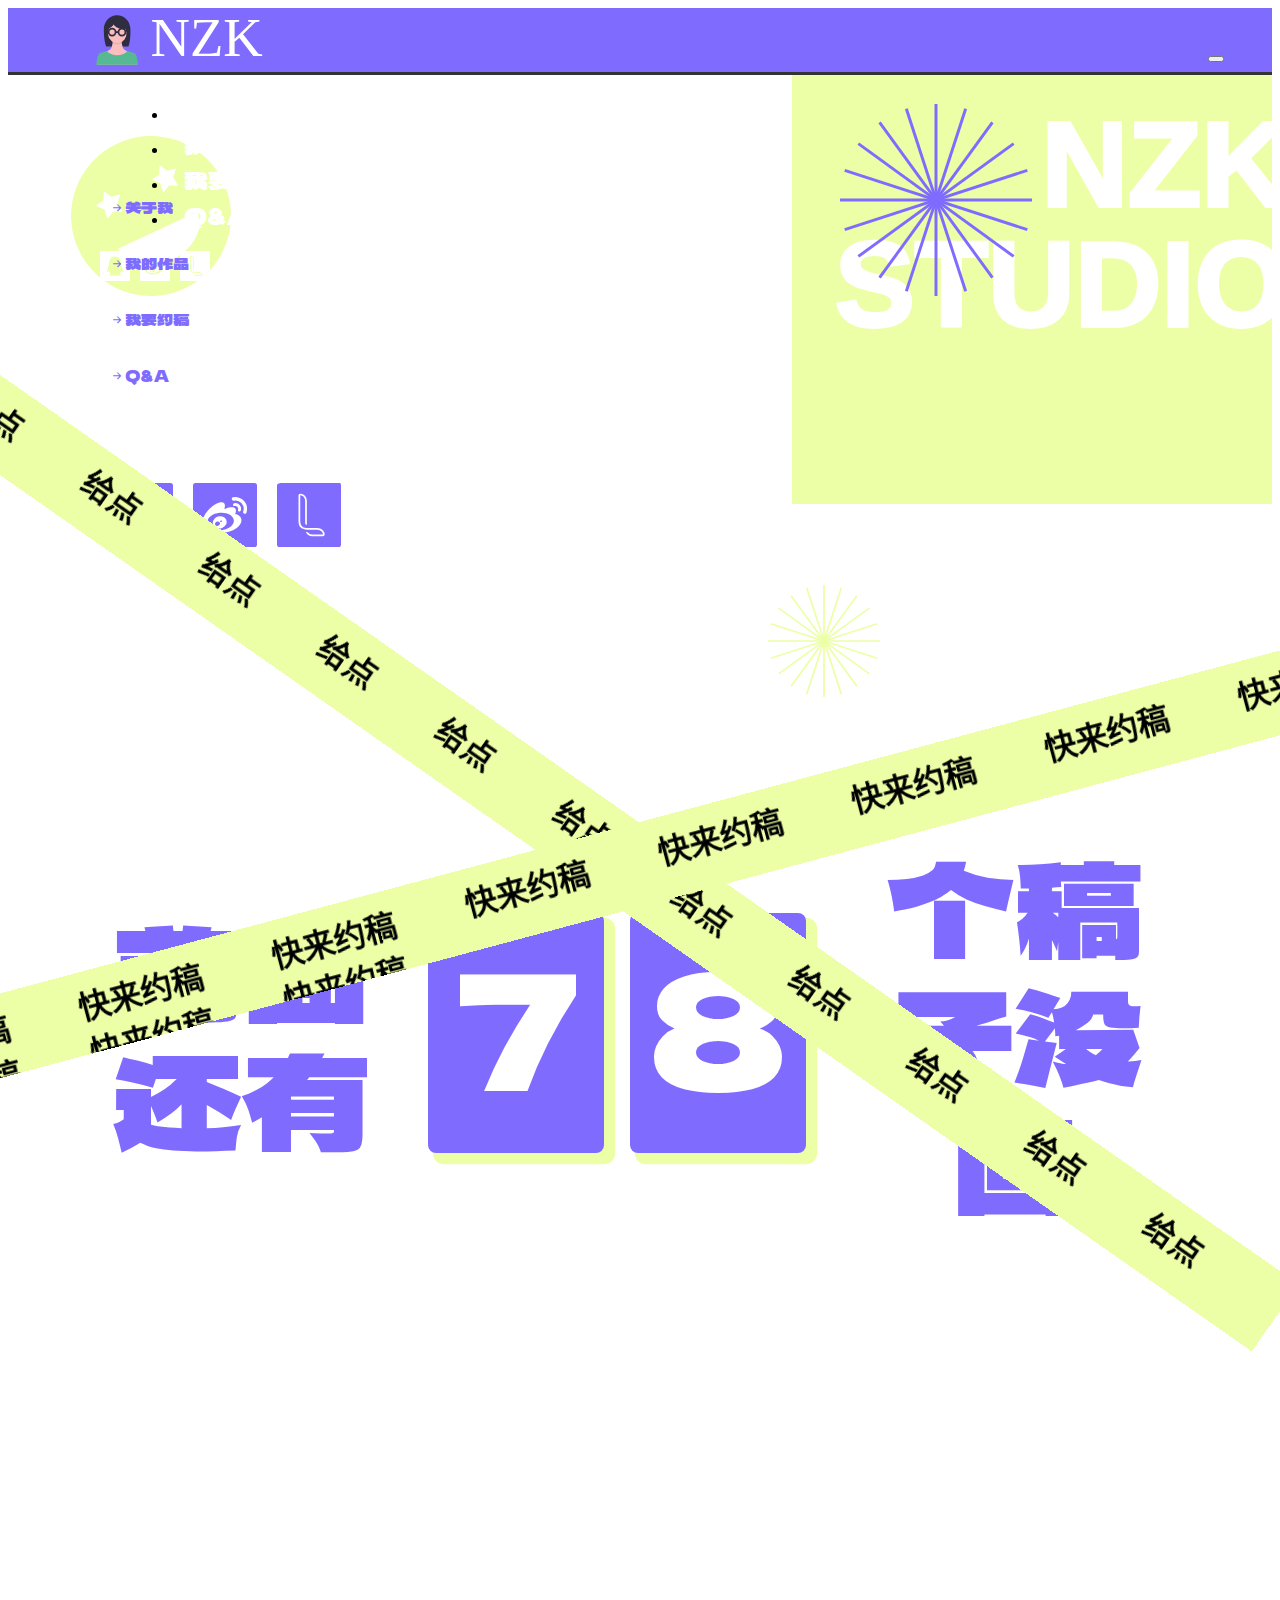
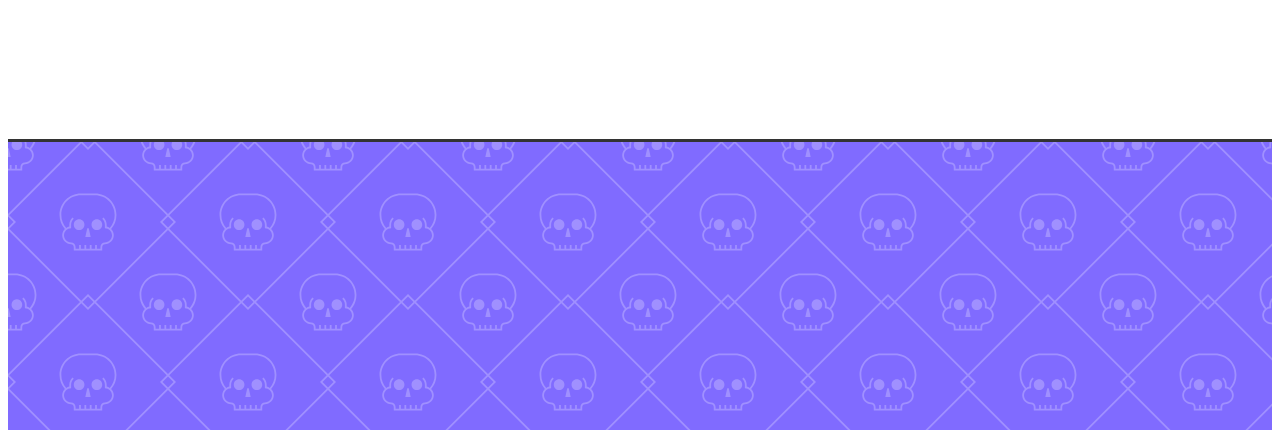
==== index.html @ 00f9802e "10.09" ====
<!DOCTYPE html>
<html lang="zh-CN">

<head>
  <meta charset="UTF-8">
  <meta http-equiv="X-UA-Compatible" content="IE=edge">
  <meta name="viewport" content="width=device-width, initial-scale=1.0">
  <title>Document</title>
  <!-- css -->
  <link rel="stylesheet" href="https://cdn.staticfile.org/twitter-bootstrap/5.1.1/css/bootstrap.min.css">
  <link rel="stylesheet" href="https://cdn.jsdelivr.net/npm/bootstrap-icons@1.9.1/font/bootstrap-icons.css">
  <link rel="stylesheet" href="/assets/css/liMarquee.css">
  <link rel="stylesheet" href="/assets/css/main.css">
  <link rel="stylesheet" href="/assets/css/animate.css">

  <!-- JQuery -->
  <script src="https://cdn.staticfile.org/jquery/1.10.2/jquery.min.js"></script>
</head>

<body>
  <div class="page-container">
    <!-- 顶栏 -->
    <nav class="navbar navbar-expand-sm bg-1st fixed-top">
      <a class="navbar-brand" href="/index.html">
        <img src="/assets/img/svg/资源 1.svg" id="Logo">
      </a>
      <!-- Links -->
      <ul class="navbar-nav d-none d-md-flex">
        <li class="nav-item">
          <a class="nav-link" href="#">关于我</a>
        </li>
        <li class="nav-item">
          <a class="nav-link" href="#">我的作品</a>
        </li>
        <li class="nav-item">
          <a class="nav-link" href="#">我要约稿</a>
        </li>
        <li class="nav-item">
          <a class="nav-link" href="#">Q&amp;A</a>
        </li>
      </ul>
      <form class="navbar-brand navbar-contact d-none d-md-flex">
        <a href="http://wpa.qq.com/msgrd?v=3&uin=841712842&site=qq&menu=yes" target="_blank"><img
            src="/assets/img/svg/qq.svg"></a>
        <a href="https://weibo.com/u/1930149341" target="_blank"><img src="assets/img/svg/weibo.svg"></a>
        <a href="https://nzkiss.lofter.com/" target="_blank"><img src="assets/img/svg/lofter.svg"></a>
      </form>
      <div class="sidebar-btn">
        <button class="bi bi-justify btn btn-primary" type="button" data-bs-toggle="offcanvas"
          data-bs-target="#offcanvasExample" aria-controls="offcanvasExample">
      </div>
    </nav>
    <!-- 侧边栏 -->
    <div class="offcanvas offcanvas-end" id="offcanvasExample" aria-labelledby="offcanvasExampleLabel">
      <div class="offcanvas-header">
        <h5 class="offcanvas-title" id="offcanvasExampleLabel">
          <button type="button" class="btn-close text-reset" data-bs-dismiss="offcanvas" aria-label="Close"></button>
        </h5>
      </div>
      <div class="offcanvas-body">
        <div class="offcanvas-list">
          <a class="offcanvas-link" href="#"><i class="bi bi-arrow-right-short"></i>关于我</a>
          <a class="offcanvas-link" href="#"><i class="bi bi-arrow-right-short"></i>我的作品</a>
          <a class="offcanvas-link" href="#"><i class="bi bi-arrow-right-short"></i>我要约稿</a>
          <a class="offcanvas-link" href="#"><i class="bi bi-arrow-right-short"></i>Q&amp;A</a>
        </div>
        <div class="offcanvas-contact">
          <a href="http://wpa.qq.com/msgrd?v=3&uin=841712842&site=qq&menu=yes" target="_blank"><img
              src="/assets/img/svg/qq_block .svg"></a>
          <a href="https://weibo.com/u/1930149341" target="_blank"><img src="assets/img/svg/weibo_block.svg"></a>
          <a href="https://nzkiss.lofter.com/" target="_blank"><img src="assets/img/svg/lofter_block.svg"></a>
        </div>
      </div>
    </div>

    <!-- 内容 -->
    <div class="main">
      <table class="table table-bordered" id="table-01">
        <tr>
          <td>
            <div class="main-text1">
              <p>前面还有</p>
            </div>
          </td>
          <td>
            <div class="time">
              <div class="figure">
                <span>7</span>
              </div>
              <div class="figure">
                <span>8</span>
              </div>
            </div>
          </td>
          <td>
            <div class="main-text2">
              <p>个稿子没画</p>
            </div>
          </td>
        </tr>
      </table>
      <table class="table table-bordered" id="table-02">
        <tr>
          <td>
            <div class="main-text1">
              <p>前面还有</p>
            </div>
          </td>
        </tr>
        <tr>
          <td>
            <div class="time">
              <div class="figure">
                <span>7</span>
              </div>
              <div class="figure">
                <span>8</span>
              </div>
            </div>
          </td>
        </tr>
        <tr>
          <td>
            <div class="main-text2">
              <p>个稿子没画</p>
            </div>
          </td>
        </tr>
      </table>
      <!-- 装饰 -->
      <img src="assets/img/svg/smile.svg" class="smile" />
      <div class="box">
        <span>
          NZK<br />
          STUDIO
        </span>
        <img src="assets/img/svg/star.svg" />
      </div>
    </div>
    <!-- 页脚 -->
    <footer class="fixed-bottom bg-1st home-footer">
    </footer>
  </div>
  <!-- 最上层 -->
  <img src="assets/img/svg/star_yellow.svg" class="star-yellow">
  <div class="streamersbox-1">
    <div class="streamersbox1">
      <span>
        给点&nbsp&nbsp&nbsp&nbsp&nbsp&nbsp&nbsp&nbsp&nbsp
        给点&nbsp&nbsp&nbsp&nbsp&nbsp&nbsp&nbsp&nbsp&nbsp
        给点&nbsp&nbsp&nbsp&nbsp&nbsp&nbsp&nbsp&nbsp&nbsp
        给点&nbsp&nbsp&nbsp&nbsp&nbsp&nbsp&nbsp&nbsp&nbsp
        给点&nbsp&nbsp&nbsp&nbsp&nbsp&nbsp&nbsp&nbsp&nbsp
        给点&nbsp&nbsp&nbsp&nbsp&nbsp&nbsp&nbsp&nbsp&nbsp
        给点&nbsp&nbsp&nbsp&nbsp&nbsp&nbsp&nbsp&nbsp&nbsp
        给点&nbsp&nbsp&nbsp&nbsp&nbsp&nbsp&nbsp&nbsp&nbsp
        给点&nbsp&nbsp&nbsp&nbsp&nbsp&nbsp&nbsp&nbsp&nbsp
        给点&nbsp&nbsp&nbsp&nbsp&nbsp&nbsp&nbsp&nbsp&nbsp
        给点&nbsp&nbsp&nbsp&nbsp&nbsp&nbsp&nbsp&nbsp&nbsp
        给点&nbsp&nbsp&nbsp&nbsp&nbsp&nbsp&nbsp&nbsp&nbsp
      </span>
    </div>
  </div>
  <div class="streamersbox-2">
    <div class="streamersbox2">
      <span>
        快来约稿&nbsp&nbsp&nbsp&nbsp&nbsp&nbsp&nbsp&nbsp
        快来约稿&nbsp&nbsp&nbsp&nbsp&nbsp&nbsp&nbsp&nbsp
        快来约稿&nbsp&nbsp&nbsp&nbsp&nbsp&nbsp&nbsp&nbsp
        快来约稿&nbsp&nbsp&nbsp&nbsp&nbsp&nbsp&nbsp&nbsp
        快来约稿&nbsp&nbsp&nbsp&nbsp&nbsp&nbsp&nbsp&nbsp
        快来约稿&nbsp&nbsp&nbsp&nbsp&nbsp&nbsp&nbsp&nbsp
        快来约稿&nbsp&nbsp&nbsp&nbsp&nbsp&nbsp&nbsp&nbsp
        快来约稿&nbsp&nbsp&nbsp&nbsp&nbsp&nbsp&nbsp&nbsp
        快来约稿&nbsp&nbsp&nbsp&nbsp&nbsp&nbsp&nbsp&nbsp
        快来约稿&nbsp&nbsp&nbsp&nbsp&nbsp&nbsp&nbsp&nbsp
        快来约稿&nbsp&nbsp&nbsp&nbsp&nbsp&nbsp&nbsp&nbsp
      </span>
    </div>
  </div>


  <!-- js -->
  <!--  popper.min.js 用于弹窗、提示、下拉菜单 -->
  <script src="https://cdn.staticfile.org/popper.js/2.9.3/umd/popper.min.js"></script>
  <!-- 最新的 Bootstrap5 核心 JavaScript 文件 -->
  <script src="https://cdn.staticfile.org/twitter-bootstrap/5.1.1/js/bootstrap.min.js"></script>
  <script src="/assets/js/jquery.liMarquee.js"></script>
  <script src="/assets/js/main.js"></script>
</body>

</html>
---- assets/css/liMarquee.css ----
/*Plugin CSS*/
.str_wrap {
	overflow:hidden;
	width:100%;
	position:relative;
	-moz-user-select: none;
	-khtml-user-select: none;
	user-select: none;  
	white-space:nowrap;
}

.str_wrap.str_active {
	background:#f1f1f1;
}
.str_move { 
	white-space:nowrap;
	position:absolute; 
	top:0; 
	left:0;
	cursor:move;
}
.str_move_clone {
	display:inline-block;
	vertical-align:top;
	position:absolute; 
	left:100%;
	top:0;
}
.str_vertical .str_move_clone {
	left:0;
	top:100%;
}
.str_down .str_move_clone {
	left:0;
	bottom:100%;
}
.str_vertical .str_move,
.str_down .str_move {
	white-space:normal;
	width:100%;
}
.str_static .str_move,
.no_drag .str_move,
.noStop .str_move{
	cursor:inherit;
}
.str_wrap img {
	max-width:none !important;	
}
---- assets/css/main.css ----
@font-face {
  font-family: "标小智无界黑";
  src: url(/assets/fonts/标小智无界黑.ttf);
}
html {
  font-size: 16px;
}
a {
  text-decoration: none;
}
.page-container {
  position: relative;
  display: flex;
  flex-direction: column;
  flex-wrap: nowrap;
  height: 100vh;
  z-index: 998;
}
.bg-1st {
  background-color: #806bff;
}
.navbar {
  flex: 0 0 auto;
  flex-shrink: 0;
  height: 4rem;
  padding: 0 7%;
  flex-direction: row;
  justify-content: space-between;
  border-bottom: 0.2rem solid #333333;
}
#Logo {
  height: 4rem;
}
.nav-link {
  padding: 0.5rem 1rem;
  color: white;
  font-family: "标小智无界黑";
  font-size: 1.5rem;
  transition: color 0.15s ease-in-out, background-color 0.15s ease-in-out, border-color 0.15s ease-in-out;
}
@media (max-width: 575px) {
  .navbar {
    height: 8rem;
  }
}
@media (min-width: 575px) {
  .sidebar-btn {
    display: none;
  }
}
.nav-item {
  position: relative;
  margin: 0 2rem;
}
.hover-choose {
  background: url(/assets/img/svg/choose.svg) no-repeat;
  background-position: 50% 50%;
  width: 100%;
  height: 100%;
}
.nav-link:focus,
.nav-link:hover {
  color: #ecffa6;
}
.navbar-contact {
  margin: 0;
}
form img {
  height: 30px;
  margin: 0.2rem;
}
#hover-choose {
  display: inline;
  position: absolute;
  left: 0;
  margin-right: 5px;
  width: 121px;
  height: 43px;
}
.btn {
  background-color: rgba(255, 255, 255, 0);
  border: none;
  font-size: 3rem;
}
.offcanvas {
  width: 30rem;
  padding-left: 8%;
}
.btn-close {
  position: absolute;
  top: 3rem;
  right: 3rem;
}
.offcanvas-list {
  margin-top: 25%;
}
.offcanvas-link {
  display: block;
  font-family: "标小智无界黑";
  color: #806bff;
  font-size: 16px;
  margin-bottom: 2rem;
}
.offcanvas-contact {
  margin-top: 6rem;
}
.offcanvas-contact img {
  width: 4rem;
  margin-right: 1rem;
}
.main {
  flex: 1 0 auto;
  display: flex;
  flex-direction: column;
  justify-content: center;
  margin: 4rem 0 18rem 0;
  padding: 5rem 5rem;
  text-align: center;
}
.table {
  position: relative;
  height: 100%;
  border: none;
  color: rgba(255, 255, 255, 0);
}
.table tr td {
  height: 8rem;
  padding: 1rem 1.2rem;
  vertical-align: middle;
  text-align: center;
}
.main-text1 p,
.main-text2 p {
  font-family: "标小智无界黑";
  font-size: 8rem;
  color: #806bff;
  line-height: 1;
}
.time {
  display: flex;
  justify-content: center;
}
.time .figure {
  float: left;
  height: 15rem;
  width: 11rem;
  margin: 0.8rem;
  background-color: #806bff;
  border-radius: 0.5rem;
  box-shadow: 0.5rem 0.5rem 0 0.2rem #ecffa6;
}
.time .figure > span {
  display: inline-block;
  position: relative;
  top: -0.5rem;
  margin: 0;
  font-size: 10rem;
  font-family: "标小智无界黑";
  color: white;
}
@media (min-width: 576px) {
  #table-02 {
    display: none;
  }
}
@media (max-width: 575px) {
  #table-01 {
    display: none;
  }
  #table-02 {
    visibility: visible;
  }
  .table {
    height: 50%;
  }
}
.smile {
  position: absolute;
  z-index: -2;
  left: 5%;
  top: 8rem;
  transform: rotate(-25deg);
  height: 10rem;
}
.box {
  position: absolute;
  z-index: -1;
  top: 0;
  right: 0;
  overflow: hidden;
  padding: 6rem 0 0 0;
  width: 30rem;
  height: 25rem;
  background-color: #ecffa6;
}
.box > span {
  position: absolute;
  display: inline-block;
  right: -1rem;
  font-family: Arial, Helvetica, sans-serif;
  font-weight: 1000;
  font-size: 7.5rem;
  color: #ffffff;
  line-height: 1;
  text-align: right;
}
.box > img {
  height: 12rem;
  position: absolute;
  top: 6rem;
  left: 10%;
  -webkit-animation: rotate 10s linear infinite normal;
}
.star-yellow {
  z-index: 999;
  height: 7rem;
  position: absolute;
  top: 65vh;
  left: 60%;
  -webkit-animation: rotate 10s linear infinite normal;
}
.streamersbox-1 {
  overflow: hidden;
  position: fixed;
  padding-top: 0.6rem;
  z-index: 999;
  left: -20vh;
  bottom: 0vh;
  width: 100rem;
  height: 4.5rem;
  rotate: 35deg;
  background-color: #ecffa6;
  font-size: 2rem;
}
.streamersbox-2 {
  overflow: hidden;
  position: fixed;
  padding-top: 0.6rem;
  z-index: 999;
  right: -20vh;
  bottom: 0vh;
  width: 100rem;
  height: 4.5rem;
  rotate: -15deg;
  background-color: #ecffa6;
  font-size: 2rem;
}
.streamersbox-1 span,
.streamersbox-2 span {
  display: inline-block;
  font-weight: 1000;
}
.home-footer {
  flex: 0 0 auto;
  flex-shrink: 0;
  height: 18rem;
  border-top: 0.2rem solid #333333;
  background-image: url("data:image/svg+xml,%3Csvg width='10rem' height='10rem' viewBox='0 0 180 180' xmlns='http://www.w3.org/2000/svg'%3E%3Cpath d='M82.42 180h-1.415L0 98.995v-2.827L6.167 90 0 83.833V81.004L81.005 0h2.827L90 6.167 96.167 0H98.996L180 81.005v2.827L173.833 90 180 96.167V98.996L98.995 180h-2.827L90 173.833 83.833 180H82.42zm0-1.414L1.413 97.58 8.994 90l-7.58-7.58L82.42 1.413 90 8.994l7.58-7.58 81.006 81.005-7.58 7.58 7.58 7.58-81.005 81.006-7.58-7.58-7.58 7.58zM175.196 0h-25.832c1.033 2.924 2.616 5.59 4.625 7.868C152.145 9.682 151 12.208 151 15c0 5.523 4.477 10 10 10 1.657 0 3 1.343 3 3v4h16V0h-4.803c.51.883.803 1.907.803 3 0 3.314-2.686 6-6 6s-6-2.686-6-6c0-1.093.292-2.117.803-3h10.394-13.685C161.18.938 161 1.948 161 3v4c-4.418 0-8 3.582-8 8s3.582 8 8 8c2.76 0 5 2.24 5 5v2h4v-4h2v4h4v-4h2v4h2V0h-4.803zm-15.783 0c-.27.954-.414 1.96-.414 3v2.2c-1.25.254-2.414.74-3.447 1.412-1.716-1.93-3.098-4.164-4.054-6.612h7.914zM180 17h-3l2.143-10H180v10zm-30.635 163c-.884-2.502-1.365-5.195-1.365-8 0-13.255 10.748-24 23.99-24H180v32h-30.635zm12.147 0c.5-1.416 1.345-2.67 2.434-3.66l-1.345-1.48c-1.498 1.364-2.62 3.136-3.186 5.14H151.5c-.97-2.48-1.5-5.177-1.5-8 0-12.15 9.84-22 22-22h8v30h-18.488zm13.685 0c-1.037-1.793-2.976-3-5.197-3-2.22 0-4.16 1.207-5.197 3h10.394zM0 148h8.01C21.26 148 32 158.742 32 172c0 2.805-.48 5.498-1.366 8H0v-32zm0 2h8c12.15 0 22 9.847 22 22 0 2.822-.53 5.52-1.5 8h-7.914c-.567-2.004-1.688-3.776-3.187-5.14l-1.346 1.48c1.09.99 1.933 2.244 2.434 3.66H0v-30zm15.197 30c-1.037-1.793-2.976-3-5.197-3-2.22 0-4.16 1.207-5.197 3h10.394zM0 32h16v-4c0-1.657 1.343-3 3-3 5.523 0 10-4.477 10-10 0-2.794-1.145-5.32-2.992-7.134C28.018 5.586 29.6 2.924 30.634 0H0v32zm0-2h2v-4h2v4h4v-4h2v4h4v-2c0-2.76 2.24-5 5-5 4.418 0 8-3.582 8-8s-3.582-8-8-8V3c0-1.052-.18-2.062-.512-3H0v30zM28.5 0c-.954 2.448-2.335 4.683-4.05 6.613-1.035-.672-2.2-1.16-3.45-1.413V3c0-1.04-.144-2.046-.414-3H28.5zM0 17h3L.857 7H0v10zM15.197 0c.51.883.803 1.907.803 3 0 3.314-2.686 6-6 6S4 6.314 4 3c0-1.093.292-2.117.803-3h10.394zM109 115c-1.657 0-3 1.343-3 3v4H74v-4c0-1.657-1.343-3-3-3-5.523 0-10-4.477-10-10 0-2.793 1.145-5.318 2.99-7.132C60.262 93.638 58 88.084 58 82c0-13.255 10.748-24 23.99-24h16.02C111.26 58 122 68.742 122 82c0 6.082-2.263 11.636-5.992 15.866C117.855 99.68 119 102.206 119 105c0 5.523-4.477 10-10 10zm0-2c-2.76 0-5 2.24-5 5v2h-4v-4h-2v4h-4v-4h-2v4h-4v-4h-2v4h-4v-4h-2v4h-4v-2c0-2.76-2.24-5-5-5-4.418 0-8-3.582-8-8s3.582-8 8-8v-4c0-2.64 1.136-5.013 2.946-6.66L72.6 84.86C70.39 86.874 69 89.775 69 93v2.2c-1.25.254-2.414.74-3.447 1.412C62.098 92.727 60 87.61 60 82c0-12.15 9.84-22 22-22h16c12.15 0 22 9.847 22 22 0 5.61-2.097 10.728-5.55 14.613-1.035-.672-2.2-1.16-3.45-1.413V93c0-3.226-1.39-6.127-3.6-8.14l-1.346 1.48C107.864 87.987 109 90.36 109 93v4c4.418 0 8 3.582 8 8s-3.582 8-8 8zM90.857 97L93 107h-6l2.143-10h1.714zM80 99c3.314 0 6-2.686 6-6s-2.686-6-6-6-6 2.686-6 6 2.686 6 6 6zm20 0c3.314 0 6-2.686 6-6s-2.686-6-6-6-6 2.686-6 6 2.686 6 6 6z' fill='%23ffffff' fill-opacity='0.25' fill-rule='evenodd'/%3E%3C/svg%3E");
}
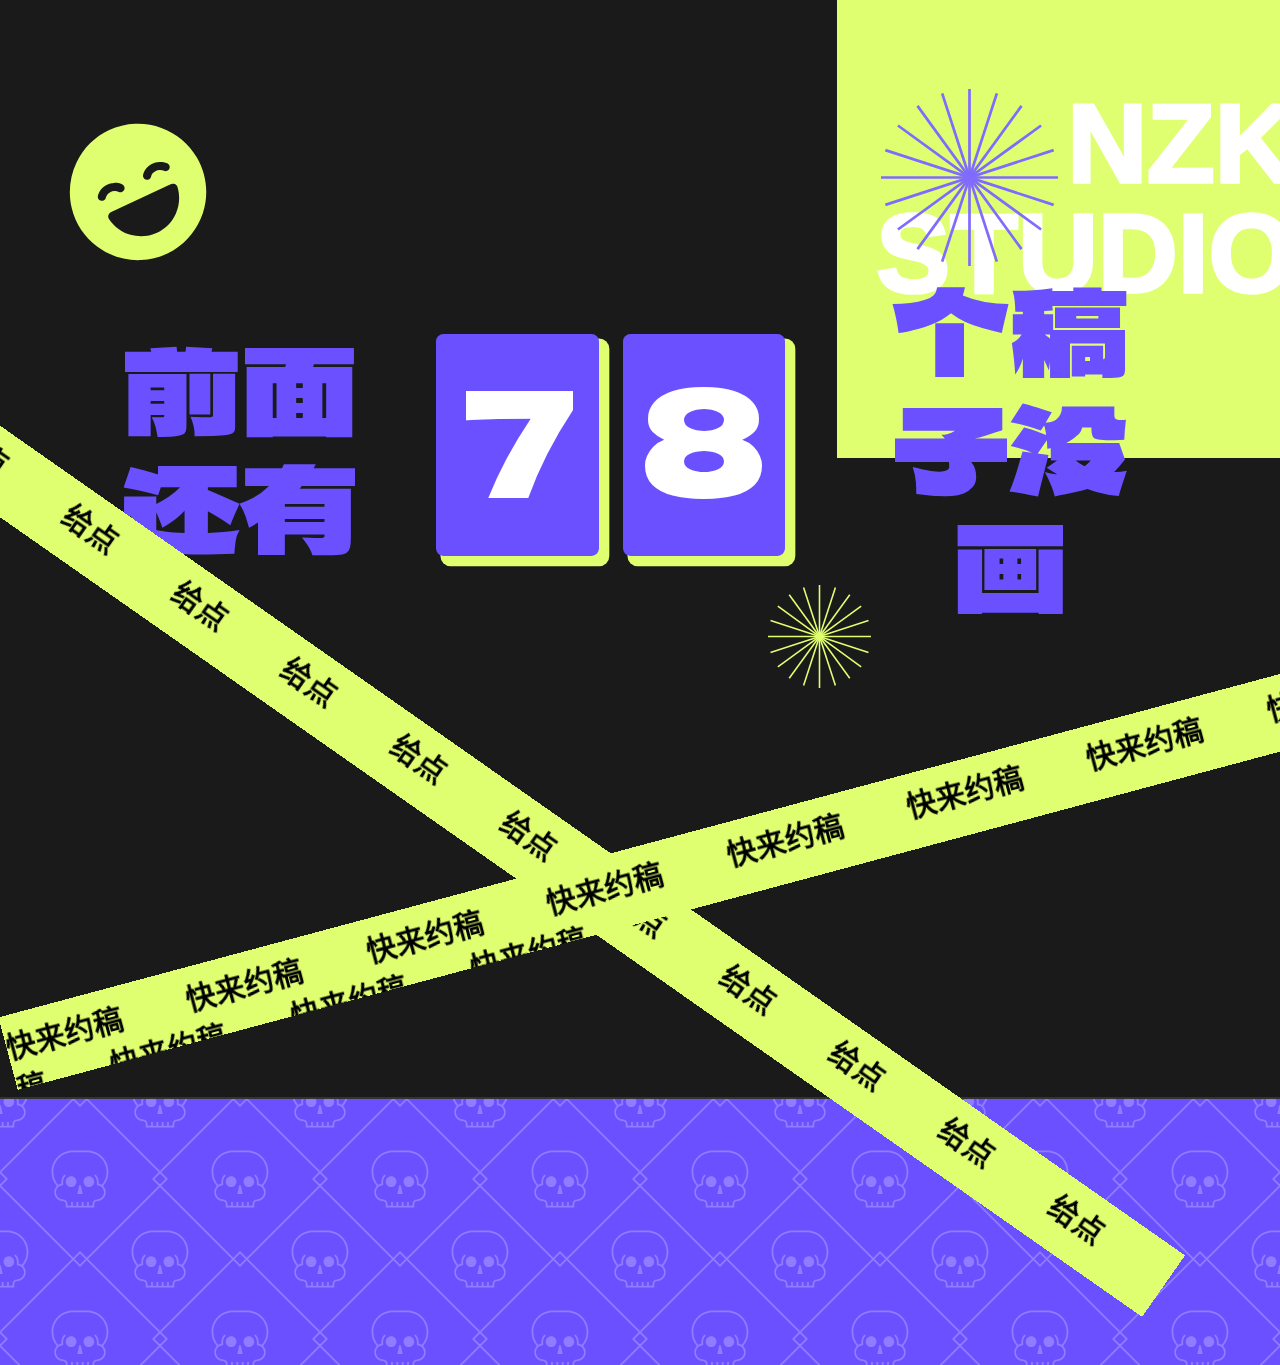
==== commit 54f795a6: "20230520" ====
--- a/index.html
+++ b/index.html
@@ -10,69 +10,23 @@
   <link rel="stylesheet" href="https://cdn.staticfile.org/twitter-bootstrap/5.1.1/css/bootstrap.min.css">
   <link rel="stylesheet" href="https://cdn.jsdelivr.net/npm/bootstrap-icons@1.9.1/font/bootstrap-icons.css">
   <link rel="stylesheet" href="/assets/css/liMarquee.css">
+  <link rel="stylesheet" href="/assets/css/normalize.css">
   <link rel="stylesheet" href="/assets/css/main.css">
+  <link rel="stylesheet" href="/assets/css/navbar.css">
+  <link rel="stylesheet" href="/assets/css/decoration.css">
+  <link rel="stylesheet" href="/assets/css/sidebar.css">
+  <link rel="stylesheet" href="/assets/css/responsive.css">
   <link rel="stylesheet" href="/assets/css/animate.css">
 
   <!-- JQuery -->
   <script src="https://cdn.staticfile.org/jquery/1.10.2/jquery.min.js"></script>
+  <script src="/assets/js/load-nav.js"></script>
 </head>
 
 <body>
   <div class="page-container">
     <!-- 顶栏 -->
-    <nav class="navbar navbar-expand-sm bg-1st fixed-top">
-      <a class="navbar-brand" href="/index.html">
-        <img src="/assets/img/svg/资源 1.svg" id="Logo">
-      </a>
-      <!-- Links -->
-      <ul class="navbar-nav d-none d-md-flex">
-        <li class="nav-item">
-          <a class="nav-link" href="#">关于我</a>
-        </li>
-        <li class="nav-item">
-          <a class="nav-link" href="#">我的作品</a>
-        </li>
-        <li class="nav-item">
-          <a class="nav-link" href="#">我要约稿</a>
-        </li>
-        <li class="nav-item">
-          <a class="nav-link" href="#">Q&amp;A</a>
-        </li>
-      </ul>
-      <form class="navbar-brand navbar-contact d-none d-md-flex">
-        <a href="http://wpa.qq.com/msgrd?v=3&uin=841712842&site=qq&menu=yes" target="_blank"><img
-            src="/assets/img/svg/qq.svg"></a>
-        <a href="https://weibo.com/u/1930149341" target="_blank"><img src="assets/img/svg/weibo.svg"></a>
-        <a href="https://nzkiss.lofter.com/" target="_blank"><img src="assets/img/svg/lofter.svg"></a>
-      </form>
-      <div class="sidebar-btn">
-        <button class="bi bi-justify btn btn-primary" type="button" data-bs-toggle="offcanvas"
-          data-bs-target="#offcanvasExample" aria-controls="offcanvasExample">
-      </div>
-    </nav>
-    <!-- 侧边栏 -->
-    <div class="offcanvas offcanvas-end" id="offcanvasExample" aria-labelledby="offcanvasExampleLabel">
-      <div class="offcanvas-header">
-        <h5 class="offcanvas-title" id="offcanvasExampleLabel">
-          <button type="button" class="btn-close text-reset" data-bs-dismiss="offcanvas" aria-label="Close"></button>
-        </h5>
-      </div>
-      <div class="offcanvas-body">
-        <div class="offcanvas-list">
-          <a class="offcanvas-link" href="#"><i class="bi bi-arrow-right-short"></i>关于我</a>
-          <a class="offcanvas-link" href="#"><i class="bi bi-arrow-right-short"></i>我的作品</a>
-          <a class="offcanvas-link" href="#"><i class="bi bi-arrow-right-short"></i>我要约稿</a>
-          <a class="offcanvas-link" href="#"><i class="bi bi-arrow-right-short"></i>Q&amp;A</a>
-        </div>
-        <div class="offcanvas-contact">
-          <a href="http://wpa.qq.com/msgrd?v=3&uin=841712842&site=qq&menu=yes" target="_blank"><img
-              src="/assets/img/svg/qq_block .svg"></a>
-          <a href="https://weibo.com/u/1930149341" target="_blank"><img src="assets/img/svg/weibo_block.svg"></a>
-          <a href="https://nzkiss.lofter.com/" target="_blank"><img src="assets/img/svg/lofter_block.svg"></a>
-        </div>
-      </div>
-    </div>
-
+    <div id="navbar-container"></div>
     <!-- 内容 -->
     <div class="main">
       <table class="table table-bordered" id="table-01">
@@ -187,6 +141,20 @@
   <script src="https://cdn.staticfile.org/twitter-bootstrap/5.1.1/js/bootstrap.min.js"></script>
   <script src="/assets/js/jquery.liMarquee.js"></script>
   <script src="/assets/js/main.js"></script>
+  <!-- 动画 -->
+  <script>$(function () {
+      $('.streamersbox1').liMarquee({
+        hoverstop: false
+      });
+    });
+
+    $(function () {
+      $('.streamersbox2').liMarquee({
+        hoverstop: false
+      });
+    });
+  </script>
+
 </body>
 
 </html>--- a/assets/css/main.css
+++ b/assets/css/main.css
@@ -1,112 +1,6 @@
 @font-face {
   font-family: "标小智无界黑";
   src: url(/assets/fonts/标小智无界黑.ttf);
-}
-html {
-  font-size: 16px;
-}
-a {
-  text-decoration: none;
-}
-.page-container {
-  position: relative;
-  display: flex;
-  flex-direction: column;
-  flex-wrap: nowrap;
-  height: 100vh;
-  z-index: 998;
-}
-.bg-1st {
-  background-color: #806bff;
-}
-.navbar {
-  flex: 0 0 auto;
-  flex-shrink: 0;
-  height: 4rem;
-  padding: 0 7%;
-  flex-direction: row;
-  justify-content: space-between;
-  border-bottom: 0.2rem solid #333333;
-}
-#Logo {
-  height: 4rem;
-}
-.nav-link {
-  padding: 0.5rem 1rem;
-  color: white;
-  font-family: "标小智无界黑";
-  font-size: 1.5rem;
-  transition: color 0.15s ease-in-out, background-color 0.15s ease-in-out, border-color 0.15s ease-in-out;
-}
-@media (max-width: 575px) {
-  .navbar {
-    height: 8rem;
-  }
-}
-@media (min-width: 575px) {
-  .sidebar-btn {
-    display: none;
-  }
-}
-.nav-item {
-  position: relative;
-  margin: 0 2rem;
-}
-.hover-choose {
-  background: url(/assets/img/svg/choose.svg) no-repeat;
-  background-position: 50% 50%;
-  width: 100%;
-  height: 100%;
-}
-.nav-link:focus,
-.nav-link:hover {
-  color: #ecffa6;
-}
-.navbar-contact {
-  margin: 0;
-}
-form img {
-  height: 30px;
-  margin: 0.2rem;
-}
-#hover-choose {
-  display: inline;
-  position: absolute;
-  left: 0;
-  margin-right: 5px;
-  width: 121px;
-  height: 43px;
-}
-.btn {
-  background-color: rgba(255, 255, 255, 0);
-  border: none;
-  font-size: 3rem;
-}
-.offcanvas {
-  width: 30rem;
-  padding-left: 8%;
-}
-.btn-close {
-  position: absolute;
-  top: 3rem;
-  right: 3rem;
-}
-.offcanvas-list {
-  margin-top: 25%;
-}
-.offcanvas-link {
-  display: block;
-  font-family: "标小智无界黑";
-  color: #806bff;
-  font-size: 16px;
-  margin-bottom: 2rem;
-}
-.offcanvas-contact {
-  margin-top: 6rem;
-}
-.offcanvas-contact img {
-  width: 4rem;
-  margin-right: 1rem;
 }
 .main {
   flex: 1 0 auto;
@@ -133,7 +27,7 @@
 .main-text2 p {
   font-family: "标小智无界黑";
   font-size: 8rem;
-  color: #806bff;
+  color: #6a50ff;
   line-height: 1;
 }
 .time {
@@ -145,9 +39,9 @@
   height: 15rem;
   width: 11rem;
   margin: 0.8rem;
-  background-color: #806bff;
+  background-color: #6a50ff;
   border-radius: 0.5rem;
-  box-shadow: 0.5rem 0.5rem 0 0.2rem #ecffa6;
+  box-shadow: 0.5rem 0.5rem 0 0.2rem #e0ff70;
 }
 .time .figure > span {
   display: inline-block;
@@ -158,102 +52,3 @@
   font-family: "标小智无界黑";
   color: white;
 }
-@media (min-width: 576px) {
-  #table-02 {
-    display: none;
-  }
-}
-@media (max-width: 575px) {
-  #table-01 {
-    display: none;
-  }
-  #table-02 {
-    visibility: visible;
-  }
-  .table {
-    height: 50%;
-  }
-}
-.smile {
-  position: absolute;
-  z-index: -2;
-  left: 5%;
-  top: 8rem;
-  transform: rotate(-25deg);
-  height: 10rem;
-}
-.box {
-  position: absolute;
-  z-index: -1;
-  top: 0;
-  right: 0;
-  overflow: hidden;
-  padding: 6rem 0 0 0;
-  width: 30rem;
-  height: 25rem;
-  background-color: #ecffa6;
-}
-.box > span {
-  position: absolute;
-  display: inline-block;
-  right: -1rem;
-  font-family: Arial, Helvetica, sans-serif;
-  font-weight: 1000;
-  font-size: 7.5rem;
-  color: #ffffff;
-  line-height: 1;
-  text-align: right;
-}
-.box > img {
-  height: 12rem;
-  position: absolute;
-  top: 6rem;
-  left: 10%;
-  -webkit-animation: rotate 10s linear infinite normal;
-}
-.star-yellow {
-  z-index: 999;
-  height: 7rem;
-  position: absolute;
-  top: 65vh;
-  left: 60%;
-  -webkit-animation: rotate 10s linear infinite normal;
-}
-.streamersbox-1 {
-  overflow: hidden;
-  position: fixed;
-  padding-top: 0.6rem;
-  z-index: 999;
-  left: -20vh;
-  bottom: 0vh;
-  width: 100rem;
-  height: 4.5rem;
-  rotate: 35deg;
-  background-color: #ecffa6;
-  font-size: 2rem;
-}
-.streamersbox-2 {
-  overflow: hidden;
-  position: fixed;
-  padding-top: 0.6rem;
-  z-index: 999;
-  right: -20vh;
-  bottom: 0vh;
-  width: 100rem;
-  height: 4.5rem;
-  rotate: -15deg;
-  background-color: #ecffa6;
-  font-size: 2rem;
-}
-.streamersbox-1 span,
-.streamersbox-2 span {
-  display: inline-block;
-  font-weight: 1000;
-}
-.home-footer {
-  flex: 0 0 auto;
-  flex-shrink: 0;
-  height: 18rem;
-  border-top: 0.2rem solid #333333;
-  background-image: url("data:image/svg+xml,%3Csvg width='10rem' height='10rem' viewBox='0 0 180 180' xmlns='http://www.w3.org/2000/svg'%3E%3Cpath d='M82.42 180h-1.415L0 98.995v-2.827L6.167 90 0 83.833V81.004L81.005 0h2.827L90 6.167 96.167 0H98.996L180 81.005v2.827L173.833 90 180 96.167V98.996L98.995 180h-2.827L90 173.833 83.833 180H82.42zm0-1.414L1.413 97.58 8.994 90l-7.58-7.58L82.42 1.413 90 8.994l7.58-7.58 81.006 81.005-7.58 7.58 7.58 7.58-81.005 81.006-7.58-7.58-7.58 7.58zM175.196 0h-25.832c1.033 2.924 2.616 5.59 4.625 7.868C152.145 9.682 151 12.208 151 15c0 5.523 4.477 10 10 10 1.657 0 3 1.343 3 3v4h16V0h-4.803c.51.883.803 1.907.803 3 0 3.314-2.686 6-6 6s-6-2.686-6-6c0-1.093.292-2.117.803-3h10.394-13.685C161.18.938 161 1.948 161 3v4c-4.418 0-8 3.582-8 8s3.582 8 8 8c2.76 0 5 2.24 5 5v2h4v-4h2v4h4v-4h2v4h2V0h-4.803zm-15.783 0c-.27.954-.414 1.96-.414 3v2.2c-1.25.254-2.414.74-3.447 1.412-1.716-1.93-3.098-4.164-4.054-6.612h7.914zM180 17h-3l2.143-10H180v10zm-30.635 163c-.884-2.502-1.365-5.195-1.365-8 0-13.255 10.748-24 23.99-24H180v32h-30.635zm12.147 0c.5-1.416 1.345-2.67 2.434-3.66l-1.345-1.48c-1.498 1.364-2.62 3.136-3.186 5.14H151.5c-.97-2.48-1.5-5.177-1.5-8 0-12.15 9.84-22 22-22h8v30h-18.488zm13.685 0c-1.037-1.793-2.976-3-5.197-3-2.22 0-4.16 1.207-5.197 3h10.394zM0 148h8.01C21.26 148 32 158.742 32 172c0 2.805-.48 5.498-1.366 8H0v-32zm0 2h8c12.15 0 22 9.847 22 22 0 2.822-.53 5.52-1.5 8h-7.914c-.567-2.004-1.688-3.776-3.187-5.14l-1.346 1.48c1.09.99 1.933 2.244 2.434 3.66H0v-30zm15.197 30c-1.037-1.793-2.976-3-5.197-3-2.22 0-4.16 1.207-5.197 3h10.394zM0 32h16v-4c0-1.657 1.343-3 3-3 5.523 0 10-4.477 10-10 0-2.794-1.145-5.32-2.992-7.134C28.018 5.586 29.6 2.924 30.634 0H0v32zm0-2h2v-4h2v4h4v-4h2v4h4v-2c0-2.76 2.24-5 5-5 4.418 0 8-3.582 8-8s-3.582-8-8-8V3c0-1.052-.18-2.062-.512-3H0v30zM28.5 0c-.954 2.448-2.335 4.683-4.05 6.613-1.035-.672-2.2-1.16-3.45-1.413V3c0-1.04-.144-2.046-.414-3H28.5zM0 17h3L.857 7H0v10zM15.197 0c.51.883.803 1.907.803 3 0 3.314-2.686 6-6 6S4 6.314 4 3c0-1.093.292-2.117.803-3h10.394zM109 115c-1.657 0-3 1.343-3 3v4H74v-4c0-1.657-1.343-3-3-3-5.523 0-10-4.477-10-10 0-2.793 1.145-5.318 2.99-7.132C60.262 93.638 58 88.084 58 82c0-13.255 10.748-24 23.99-24h16.02C111.26 58 122 68.742 122 82c0 6.082-2.263 11.636-5.992 15.866C117.855 99.68 119 102.206 119 105c0 5.523-4.477 10-10 10zm0-2c-2.76 0-5 2.24-5 5v2h-4v-4h-2v4h-4v-4h-2v4h-4v-4h-2v4h-4v-4h-2v4h-4v-2c0-2.76-2.24-5-5-5-4.418 0-8-3.582-8-8s3.582-8 8-8v-4c0-2.64 1.136-5.013 2.946-6.66L72.6 84.86C70.39 86.874 69 89.775 69 93v2.2c-1.25.254-2.414.74-3.447 1.412C62.098 92.727 60 87.61 60 82c0-12.15 9.84-22 22-22h16c12.15 0 22 9.847 22 22 0 5.61-2.097 10.728-5.55 14.613-1.035-.672-2.2-1.16-3.45-1.413V93c0-3.226-1.39-6.127-3.6-8.14l-1.346 1.48C107.864 87.987 109 90.36 109 93v4c4.418 0 8 3.582 8 8s-3.582 8-8 8zM90.857 97L93 107h-6l2.143-10h1.714zM80 99c3.314 0 6-2.686 6-6s-2.686-6-6-6-6 2.686-6 6 2.686 6 6 6zm20 0c3.314 0 6-2.686 6-6s-2.686-6-6-6-6 2.686-6 6 2.686 6 6 6z' fill='%23ffffff' fill-opacity='0.25' fill-rule='evenodd'/%3E%3C/svg%3E");
-}
--- a/assets/css/navbar.css
+++ b/assets/css/navbar.css
@@ -0,0 +1,59 @@
+@font-face {
+  font-family: "标小智无界黑";
+  src: url(/assets/fonts/标小智无界黑.ttf);
+}
+html,
+body {
+  height: 100%;
+  width: 100%;
+  margin: 0;
+  padding: 0;
+}
+.navbar {
+  flex: 0 0 auto;
+  flex-shrink: 0;
+  height: 4rem;
+  padding: 0 7%;
+  flex-direction: row;
+  justify-content: space-between;
+  border-bottom: 0.2rem solid white;
+}
+#Logo {
+  height: 4rem;
+}
+.nav-link {
+  padding: 0.5rem 1rem;
+  color: white;
+  font-family: "标小智无界黑";
+  font-size: 1.5rem;
+  transition: color 0.15s ease-in-out, background-color 0.15s ease-in-out, border-color 0.15s ease-in-out;
+}
+.nav-item {
+  position: relative;
+  margin: 0 2rem;
+}
+.hover-choose {
+  background: url(/assets/img/svg/choose.svg) no-repeat;
+  background-position: 50% 50%;
+  width: 100%;
+  height: 100%;
+}
+.nav-link:focus,
+.nav-link:hover {
+  color: #e0ff70;
+}
+.navbar-contact {
+  margin: 0;
+}
+form img {
+  height: 30px;
+  margin: 0.2rem;
+}
+#hover-choose {
+  display: inline;
+  position: absolute;
+  left: 0;
+  margin-right: 5px;
+  width: 121px;
+  height: 43px;
+}
--- a/assets/css/decoration.css
+++ b/assets/css/decoration.css
@@ -0,0 +1,87 @@
+@font-face {
+  font-family: "标小智无界黑";
+  src: url(/assets/fonts/标小智无界黑.ttf);
+}
+.smile {
+  position: absolute;
+  z-index: -2;
+  left: 5%;
+  top: 8rem;
+  transform: rotate(-25deg);
+  height: 10rem;
+}
+.box {
+  position: absolute;
+  z-index: -1;
+  top: 0;
+  right: 0;
+  overflow: hidden;
+  padding: 6rem 0 0 0;
+  width: 30rem;
+  height: 25rem;
+  background-color: #e0ff70;
+}
+.box > span {
+  position: absolute;
+  display: inline-block;
+  right: -1rem;
+  font-family: Arial, Helvetica, sans-serif;
+  font-weight: 1000;
+  font-size: 7.5rem;
+  color: #ffffff;
+  line-height: 1;
+  text-align: right;
+}
+.box > img {
+  height: 12rem;
+  position: absolute;
+  top: 6rem;
+  left: 10%;
+  -webkit-animation: rotate 10s linear infinite normal;
+}
+.star-yellow {
+  z-index: 999;
+  height: 7rem;
+  position: absolute;
+  top: 65vh;
+  left: 60%;
+  -webkit-animation: rotate 10s linear infinite normal;
+}
+.streamersbox-1 {
+  overflow: hidden;
+  position: fixed;
+  padding-top: 0.6rem;
+  z-index: 999;
+  left: -20vh;
+  bottom: 0vh;
+  width: 100rem;
+  height: 4.5rem;
+  rotate: 35deg;
+  background-color: #e0ff70;
+  font-size: 2rem;
+}
+.streamersbox-2 {
+  overflow: hidden;
+  position: fixed;
+  padding-top: 0.6rem;
+  z-index: 999;
+  right: -20vh;
+  bottom: 0vh;
+  width: 100rem;
+  height: 4.5rem;
+  rotate: -15deg;
+  background-color: #e0ff70;
+  font-size: 2rem;
+}
+.streamersbox-1 span,
+.streamersbox-2 span {
+  display: inline-block;
+  font-weight: 1000;
+}
+.home-footer {
+  flex: 0 0 auto;
+  flex-shrink: 0;
+  height: 18rem;
+  border-top: 0.2rem solid #333333;
+  background-image: url("data:image/svg+xml,%3Csvg width='10rem' height='10rem' viewBox='0 0 180 180' xmlns='http://www.w3.org/2000/svg'%3E%3Cpath d='M82.42 180h-1.415L0 98.995v-2.827L6.167 90 0 83.833V81.004L81.005 0h2.827L90 6.167 96.167 0H98.996L180 81.005v2.827L173.833 90 180 96.167V98.996L98.995 180h-2.827L90 173.833 83.833 180H82.42zm0-1.414L1.413 97.58 8.994 90l-7.58-7.58L82.42 1.413 90 8.994l7.58-7.58 81.006 81.005-7.58 7.58 7.58 7.58-81.005 81.006-7.58-7.58-7.58 7.58zM175.196 0h-25.832c1.033 2.924 2.616 5.59 4.625 7.868C152.145 9.682 151 12.208 151 15c0 5.523 4.477 10 10 10 1.657 0 3 1.343 3 3v4h16V0h-4.803c.51.883.803 1.907.803 3 0 3.314-2.686 6-6 6s-6-2.686-6-6c0-1.093.292-2.117.803-3h10.394-13.685C161.18.938 161 1.948 161 3v4c-4.418 0-8 3.582-8 8s3.582 8 8 8c2.76 0 5 2.24 5 5v2h4v-4h2v4h4v-4h2v4h2V0h-4.803zm-15.783 0c-.27.954-.414 1.96-.414 3v2.2c-1.25.254-2.414.74-3.447 1.412-1.716-1.93-3.098-4.164-4.054-6.612h7.914zM180 17h-3l2.143-10H180v10zm-30.635 163c-.884-2.502-1.365-5.195-1.365-8 0-13.255 10.748-24 23.99-24H180v32h-30.635zm12.147 0c.5-1.416 1.345-2.67 2.434-3.66l-1.345-1.48c-1.498 1.364-2.62 3.136-3.186 5.14H151.5c-.97-2.48-1.5-5.177-1.5-8 0-12.15 9.84-22 22-22h8v30h-18.488zm13.685 0c-1.037-1.793-2.976-3-5.197-3-2.22 0-4.16 1.207-5.197 3h10.394zM0 148h8.01C21.26 148 32 158.742 32 172c0 2.805-.48 5.498-1.366 8H0v-32zm0 2h8c12.15 0 22 9.847 22 22 0 2.822-.53 5.52-1.5 8h-7.914c-.567-2.004-1.688-3.776-3.187-5.14l-1.346 1.48c1.09.99 1.933 2.244 2.434 3.66H0v-30zm15.197 30c-1.037-1.793-2.976-3-5.197-3-2.22 0-4.16 1.207-5.197 3h10.394zM0 32h16v-4c0-1.657 1.343-3 3-3 5.523 0 10-4.477 10-10 0-2.794-1.145-5.32-2.992-7.134C28.018 5.586 29.6 2.924 30.634 0H0v32zm0-2h2v-4h2v4h4v-4h2v4h4v-2c0-2.76 2.24-5 5-5 4.418 0 8-3.582 8-8s-3.582-8-8-8V3c0-1.052-.18-2.062-.512-3H0v30zM28.5 0c-.954 2.448-2.335 4.683-4.05 6.613-1.035-.672-2.2-1.16-3.45-1.413V3c0-1.04-.144-2.046-.414-3H28.5zM0 17h3L.857 7H0v10zM15.197 0c.51.883.803 1.907.803 3 0 3.314-2.686 6-6 6S4 6.314 4 3c0-1.093.292-2.117.803-3h10.394zM109 115c-1.657 0-3 1.343-3 3v4H74v-4c0-1.657-1.343-3-3-3-5.523 0-10-4.477-10-10 0-2.793 1.145-5.318 2.99-7.132C60.262 93.638 58 88.084 58 82c0-13.255 10.748-24 23.99-24h16.02C111.26 58 122 68.742 122 82c0 6.082-2.263 11.636-5.992 15.866C117.855 99.68 119 102.206 119 105c0 5.523-4.477 10-10 10zm0-2c-2.76 0-5 2.24-5 5v2h-4v-4h-2v4h-4v-4h-2v4h-4v-4h-2v4h-4v-4h-2v4h-4v-2c0-2.76-2.24-5-5-5-4.418 0-8-3.582-8-8s3.582-8 8-8v-4c0-2.64 1.136-5.013 2.946-6.66L72.6 84.86C70.39 86.874 69 89.775 69 93v2.2c-1.25.254-2.414.74-3.447 1.412C62.098 92.727 60 87.61 60 82c0-12.15 9.84-22 22-22h16c12.15 0 22 9.847 22 22 0 5.61-2.097 10.728-5.55 14.613-1.035-.672-2.2-1.16-3.45-1.413V93c0-3.226-1.39-6.127-3.6-8.14l-1.346 1.48C107.864 87.987 109 90.36 109 93v4c4.418 0 8 3.582 8 8s-3.582 8-8 8zM90.857 97L93 107h-6l2.143-10h1.714zM80 99c3.314 0 6-2.686 6-6s-2.686-6-6-6-6 2.686-6 6 2.686 6 6 6zm20 0c3.314 0 6-2.686 6-6s-2.686-6-6-6-6 2.686-6 6 2.686 6 6 6z' fill='%23ffffff' fill-opacity='0.25' fill-rule='evenodd'/%3E%3C/svg%3E");
+}
--- a/assets/css/sidebar.css
+++ b/assets/css/sidebar.css
@@ -0,0 +1,35 @@
+@font-face {
+  font-family: "标小智无界黑";
+  src: url(/assets/fonts/标小智无界黑.ttf);
+}
+.btn {
+  background-color: rgba(255, 255, 255, 0);
+  border: none;
+  font-size: 3rem;
+}
+.offcanvas {
+  width: 30rem;
+  padding-left: 8%;
+}
+.btn-close {
+  position: absolute;
+  top: 3rem;
+  right: 3rem;
+}
+.offcanvas-list {
+  margin-top: 25%;
+}
+.offcanvas-link {
+  display: block;
+  font-family: "标小智无界黑";
+  color: #6a50ff;
+  font-size: 16px;
+  margin-bottom: 2rem;
+}
+.offcanvas-contact {
+  margin-top: 6rem;
+}
+.offcanvas-contact img {
+  width: 4rem;
+  margin-right: 1rem;
+}
--- a/assets/css/responsive.css
+++ b/assets/css/responsive.css
@@ -0,0 +1,26 @@
+@media (max-width: 575px) {
+  .navbar {
+    height: 8rem;
+  }
+}
+@media (min-width: 575px) {
+  .sidebar-btn {
+    display: none;
+  }
+}
+@media (min-width: 576px) {
+  #table-02 {
+    display: none;
+  }
+}
+@media (max-width: 575px) {
+  #table-01 {
+    display: none;
+  }
+  #table-02 {
+    visibility: visible;
+  }
+  .table {
+    height: 50%;
+  }
+}
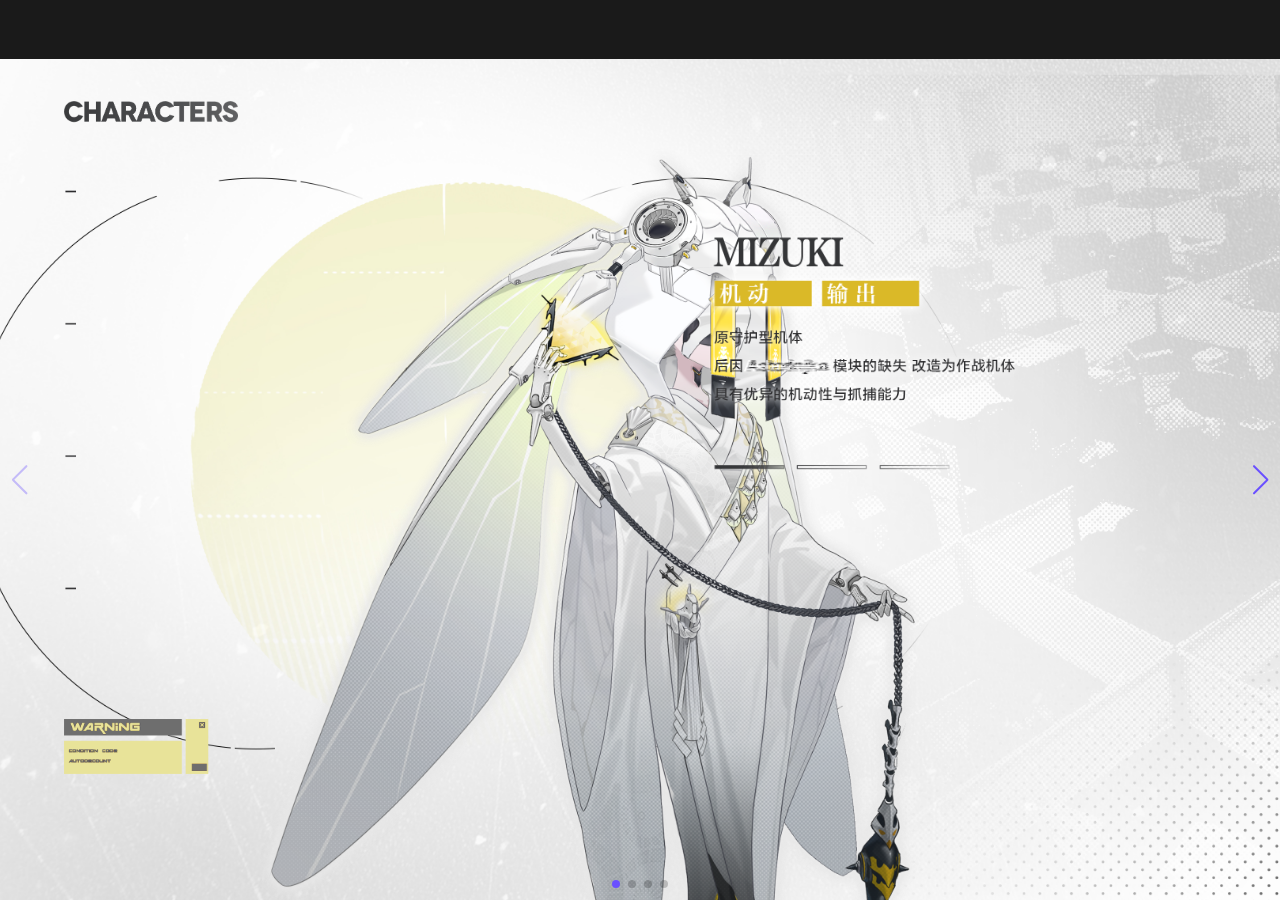
==== commit b86a588e: "20230819" ====
--- a/index.html
+++ b/index.html
@@ -6,21 +6,25 @@
   <meta http-equiv="X-UA-Compatible" content="IE=edge">
   <meta name="viewport" content="width=device-width, initial-scale=1.0">
   <title>Document</title>
-  <!-- css -->
+  <!-- 导入 -->
   <link rel="stylesheet" href="https://cdn.staticfile.org/twitter-bootstrap/5.1.1/css/bootstrap.min.css">
   <link rel="stylesheet" href="https://cdn.jsdelivr.net/npm/bootstrap-icons@1.9.1/font/bootstrap-icons.css">
-  <link rel="stylesheet" href="/assets/css/liMarquee.css">
+  <!-- swiper幻灯片切换 -->
+  <link rel="stylesheet" href="https://cdn.jsdelivr.net/npm/swiper@10/swiper-bundle.min.css">
+  <!-- 引入动画 -->
+  <link rel="stylesheet" href="https://cdnjs.cloudflare.com/ajax/libs/animate.css/4.1.1/animate.min.css">
+  <!-- css -->
   <link rel="stylesheet" href="/assets/css/normalize.css">
   <link rel="stylesheet" href="/assets/css/main.css">
   <link rel="stylesheet" href="/assets/css/navbar.css">
-  <link rel="stylesheet" href="/assets/css/decoration.css">
   <link rel="stylesheet" href="/assets/css/sidebar.css">
   <link rel="stylesheet" href="/assets/css/responsive.css">
-  <link rel="stylesheet" href="/assets/css/animate.css">
-
   <!-- JQuery -->
   <script src="https://cdn.staticfile.org/jquery/1.10.2/jquery.min.js"></script>
+  <!-- 引入顶栏 -->
   <script src="/assets/js/load-nav.js"></script>
+  <!-- 幻灯片切换js -->
+  <script src="https://cdn.jsdelivr.net/npm/swiper@10/swiper-bundle.min.js"></script>
 </head>
 
 <body>
@@ -29,108 +33,58 @@
     <div id="navbar-container"></div>
     <!-- 内容 -->
     <div class="main">
-      <table class="table table-bordered" id="table-01">
-        <tr>
-          <td>
-            <div class="main-text1">
-              <p>前面还有</p>
+      <!-- Swiper -->
+      <div class="swiper mySwiper">
+        <div class="swiper-wrapper">
+          <div class="swiper-slide">
+            <div class="slide-BG"><img src="assets/img/pic/Banner/Mizuki/BG.jpg"></div>
+            <div class="slide1-char animate__animated" data-animation="animate__fadeInRight">
+              <img src="assets/img/pic/Banner/Mizuki/char.png">
             </div>
-          </td>
-          <td>
-            <div class="time">
-              <div class="figure">
-                <span>7</span>
-              </div>
-              <div class="figure">
-                <span>8</span>
-              </div>
+            <div class="slide1-text animate__animated animate_delay_0v3" data-animation="animate__fadeInRight">
+              <img src="assets/img/pic/Banner/Mizuki/text.png">
             </div>
-          </td>
-          <td>
-            <div class="main-text2">
-              <p>个稿子没画</p>
+            <div class="slide1-dero animate__animated animate_delay_0v3" data-animation="animate__fadeIn">
+              <img src="assets/img/pic/Banner/Mizuki/dero.png">
             </div>
-          </td>
-        </tr>
-      </table>
-      <table class="table table-bordered" id="table-02">
-        <tr>
-          <td>
-            <div class="main-text1">
-              <p>前面还有</p>
+          </div>
+          <div class="swiper-slide">
+            <div class="slide-BG"><img src="assets/img/pic/Banner/Dejimeiduo/BG.jpg"></div>
+            <div class="slide2-char animate__animated" data-animation="animate__fadeInLeft">
+              <img src="assets/img/pic/Banner/Dejimeiduo/char.png">
             </div>
-          </td>
-        </tr>
-        <tr>
-          <td>
-            <div class="time">
-              <div class="figure">
-                <span>7</span>
-              </div>
-              <div class="figure">
-                <span>8</span>
-              </div>
+            <div class="slide2-text animate__animated" data-animation="animate__fadeInLeft">
+              <img src="assets/img/pic/Banner/Dejimeiduo/text.png">
             </div>
-          </td>
-        </tr>
-        <tr>
-          <td>
-            <div class="main-text2">
-              <p>个稿子没画</p>
+          </div>
+          <div class="swiper-slide">
+            <div class="slide-BG"><img src="assets/img/pic/Banner/Elizabteh/BG.jpg"></div>
+            <div class="slide3-char animate__animated" data-animation="animate__fadeInRight">
+              <img src="assets/img/pic/Banner/Elizabteh/char.png">
             </div>
-          </td>
-        </tr>
-      </table>
-      <!-- 装饰 -->
-      <img src="assets/img/svg/smile.svg" class="smile" />
-      <div class="box">
-        <span>
-          NZK<br />
-          STUDIO
-        </span>
-        <img src="assets/img/svg/star.svg" />
+            <div class="slide3-text animate__animated animate_delay_0v3" data-animation="animate__fadeInRight">
+              <img src="assets/img/pic/Banner/Elizabteh/text.png">
+            </div>
+            <div class="slide3-dero animate__animated animate_delay_0v3" data-animation="animate__fadeIn">
+              <img src="assets/img/pic/Banner/Elizabteh/dero.png">
+            </div>
+          </div>
+          <div class="swiper-slide">
+            <div class="slide-BG"><img src="assets/img/pic/Banner/Man/BG.jpg"></div>
+            <div class="slide4-char animate__animated" data-animation="animate__fadeInLeft">
+              <img src="assets/img/pic/Banner/Man/char.png">
+            </div>
+            <div class="slide4-text animate__animated" data-animation="animate__fadeInLeft">
+              <img src="assets/img/pic/Banner/Man/text.png">
+            </div>
+          </div>
+        </div>
+        <div class="swiper-button-next"></div>
+        <div class="swiper-button-prev"></div>
+        <div class="swiper-pagination"></div>
       </div>
     </div>
-    <!-- 页脚 -->
-    <footer class="fixed-bottom bg-1st home-footer">
-    </footer>
-  </div>
-  <!-- 最上层 -->
-  <img src="assets/img/svg/star_yellow.svg" class="star-yellow">
-  <div class="streamersbox-1">
-    <div class="streamersbox1">
-      <span>
-        给点&nbsp&nbsp&nbsp&nbsp&nbsp&nbsp&nbsp&nbsp&nbsp
-        给点&nbsp&nbsp&nbsp&nbsp&nbsp&nbsp&nbsp&nbsp&nbsp
-        给点&nbsp&nbsp&nbsp&nbsp&nbsp&nbsp&nbsp&nbsp&nbsp
-        给点&nbsp&nbsp&nbsp&nbsp&nbsp&nbsp&nbsp&nbsp&nbsp
-        给点&nbsp&nbsp&nbsp&nbsp&nbsp&nbsp&nbsp&nbsp&nbsp
-        给点&nbsp&nbsp&nbsp&nbsp&nbsp&nbsp&nbsp&nbsp&nbsp
-        给点&nbsp&nbsp&nbsp&nbsp&nbsp&nbsp&nbsp&nbsp&nbsp
-        给点&nbsp&nbsp&nbsp&nbsp&nbsp&nbsp&nbsp&nbsp&nbsp
-        给点&nbsp&nbsp&nbsp&nbsp&nbsp&nbsp&nbsp&nbsp&nbsp
-        给点&nbsp&nbsp&nbsp&nbsp&nbsp&nbsp&nbsp&nbsp&nbsp
-        给点&nbsp&nbsp&nbsp&nbsp&nbsp&nbsp&nbsp&nbsp&nbsp
-        给点&nbsp&nbsp&nbsp&nbsp&nbsp&nbsp&nbsp&nbsp&nbsp
-      </span>
-    </div>
-  </div>
-  <div class="streamersbox-2">
-    <div class="streamersbox2">
-      <span>
-        快来约稿&nbsp&nbsp&nbsp&nbsp&nbsp&nbsp&nbsp&nbsp
-        快来约稿&nbsp&nbsp&nbsp&nbsp&nbsp&nbsp&nbsp&nbsp
-        快来约稿&nbsp&nbsp&nbsp&nbsp&nbsp&nbsp&nbsp&nbsp
-        快来约稿&nbsp&nbsp&nbsp&nbsp&nbsp&nbsp&nbsp&nbsp
-        快来约稿&nbsp&nbsp&nbsp&nbsp&nbsp&nbsp&nbsp&nbsp
-        快来约稿&nbsp&nbsp&nbsp&nbsp&nbsp&nbsp&nbsp&nbsp
-        快来约稿&nbsp&nbsp&nbsp&nbsp&nbsp&nbsp&nbsp&nbsp
-        快来约稿&nbsp&nbsp&nbsp&nbsp&nbsp&nbsp&nbsp&nbsp
-        快来约稿&nbsp&nbsp&nbsp&nbsp&nbsp&nbsp&nbsp&nbsp
-        快来约稿&nbsp&nbsp&nbsp&nbsp&nbsp&nbsp&nbsp&nbsp
-        快来约稿&nbsp&nbsp&nbsp&nbsp&nbsp&nbsp&nbsp&nbsp
-      </span>
-    </div>
+
   </div>
 
 
@@ -139,20 +93,60 @@
   <script src="https://cdn.staticfile.org/popper.js/2.9.3/umd/popper.min.js"></script>
   <!-- 最新的 Bootstrap5 核心 JavaScript 文件 -->
   <script src="https://cdn.staticfile.org/twitter-bootstrap/5.1.1/js/bootstrap.min.js"></script>
-  <script src="/assets/js/jquery.liMarquee.js"></script>
+  <!-- 所有页面的js -->
   <script src="/assets/js/main.js"></script>
-  <!-- 动画 -->
-  <script>$(function () {
-      $('.streamersbox1').liMarquee({
-        hoverstop: false
-      });
+  <!-- 幻灯片切换js -->
+  <script>
+    var swiper = new Swiper(".mySwiper", {
+      spaceBetween: 0,
+      centeredSlides: true,
+      autoplay: {
+        delay: 5000,
+        disableOnInteraction: false,
+      },
+      pagination: {
+        el: ".swiper-pagination",
+        clickable: true,
+      },
+      navigation: {
+        nextEl: ".swiper-button-next",
+        prevEl: ".swiper-button-prev",
+      },
+      on: {
+        init: function () {
+          // 初始时手动触发动画逻辑
+          updateAnimations.call(this);
+        },
+        slideChange: function () {
+          // 幻灯片切换时触发动画逻辑
+          updateAnimations.call(this);
+        },
+      },
     });
 
-    $(function () {
-      $('.streamersbox2').liMarquee({
-        hoverstop: false
+    function updateAnimations() {
+      // 获取当前活动的幻灯片元素
+      var activeSlide = this.slides[this.activeIndex];
+
+      // 在活动幻灯片中找到所有需要添加动画的元素
+      var animatedElements = activeSlide.querySelectorAll(".animate__animated");
+
+      // 遍历元素并添加对应的动画类
+      animatedElements.forEach(function (element) {
+        var animationType = element.dataset.animation; // 获取元素的自定义动画属性值
+
+        // 移除现有的动画类
+        element.classList.remove("animate__fadeIn");
+        element.classList.remove("animate__fadeInRight");
+        element.classList.remove("animate__fadeInLeft"); // 添加其他动画类的移除逻辑
+
+        void element.offsetWidth; // 强制重新渲染，以便移除类后重新添加类
+
+        // 添加对应的动画类
+        element.classList.add(animationType);
       });
-    });
+    }
+
   </script>
 
 </body>
--- a/assets/css/main.css
+++ b/assets/css/main.css
@@ -7,48 +7,145 @@
   display: flex;
   flex-direction: column;
   justify-content: center;
-  margin: 4rem 0 18rem 0;
-  padding: 5rem 5rem;
+  margin: 4rem 0 0 0;
   text-align: center;
 }
-.table {
+.swiper {
+  width: 100%;
+  height: 100%;
+}
+.swiper-slide {
+  text-align: center;
+  font-size: 18px;
+  background: #fff;
   position: relative;
+  /* Center slide text vertically */
+  display: -webkit-box;
+  display: -ms-flexbox;
+  display: -webkit-flex;
+  display: flex;
+  -webkit-box-pack: center;
+  -ms-flex-pack: center;
+  -webkit-justify-content: center;
+  justify-content: center;
+  -webkit-box-align: center;
+  -ms-flex-align: center;
+  -webkit-align-items: center;
+  align-items: center;
+}
+.swiper-slide img {
+  display: block;
+  width: 100%;
   height: 100%;
-  border: none;
-  color: rgba(255, 255, 255, 0);
+  object-fit: cover;
 }
-.table tr td {
-  height: 8rem;
-  padding: 1rem 1.2rem;
-  vertical-align: middle;
-  text-align: center;
+.swiper {
+  margin-left: auto;
+  margin-right: auto;
 }
-.main-text1 p,
-.main-text2 p {
-  font-family: "标小智无界黑";
-  font-size: 8rem;
-  color: #6a50ff;
-  line-height: 1;
+.slide-BG {
+  position: absolute;
+  top: 0;
+  left: 0;
+  width: 100%;
+  height: 100%;
+  overflow: hidden;
 }
-.time {
-  display: flex;
-  justify-content: center;
+.slide-BG img {
+  width: 100%;
+  height: 100%;
+  object-fit: cover;
 }
-.time .figure {
-  float: left;
-  height: 15rem;
-  width: 11rem;
-  margin: 0.8rem;
-  background-color: #6a50ff;
-  border-radius: 0.5rem;
-  box-shadow: 0.5rem 0.5rem 0 0.2rem #e0ff70;
+.swiper {
+  --swiper-theme-color: #6a50ff;
+  /* 设置Swiper风格 */
+  --swiper-navigation-size: 30px;
+  /* 设置按钮大小 */
 }
-.time .figure > span {
-  display: inline-block;
-  position: relative;
-  top: -0.5rem;
-  margin: 0;
-  font-size: 10rem;
-  font-family: "标小智无界黑";
-  color: white;
+@keyframes fadeInRight {
+  from {
+    opacity: 0;
+    -webkit-transform: translate3d(50%, 0, 0);
+    transform: translate3d(50%, 0, 0);
+  }
+  to {
+    opacity: 1;
+    -webkit-transform: translate3d(0, 0, 0);
+    transform: translate3d(0, 0, 0);
+  }
 }
+@keyframes fadeInLeft {
+  from {
+    opacity: 0;
+    -webkit-transform: translate3d(-50%, 0, 0);
+    transform: translate3d(-50%, 0, 0);
+  }
+  to {
+    opacity: 1;
+    -webkit-transform: translate3d(0, 0, 0);
+    transform: translate3d(0, 0, 0);
+  }
+}
+.animate_delay_0v3 {
+  animation-delay: 0.3s;
+}
+.slide1-char {
+  position: absolute;
+  bottom: 0;
+  height: 90%;
+  left: 20%;
+}
+.slide1-text {
+  position: absolute;
+  top: 20%;
+  height: 30%;
+  right: 20%;
+}
+.slide1-dero {
+  position: absolute;
+  top: 5%;
+  left: 5%;
+  height: 80%;
+}
+.slide2-char {
+  position: absolute;
+  bottom: 0;
+  height: 90%;
+  right: 0%;
+}
+.slide2-text {
+  position: absolute;
+  top: 10%;
+  right: 5%;
+  height: 70%;
+}
+.slide3-char {
+  position: absolute;
+  bottom: 0;
+  height: 90%;
+  left: 15%;
+}
+.slide3-text {
+  position: absolute;
+  top: 20%;
+  height: 30%;
+  right: 15%;
+}
+.slide3-dero {
+  position: absolute;
+  top: 5%;
+  left: 5%;
+  height: 80%;
+}
+.slide4-char {
+  position: absolute;
+  bottom: 0;
+  height: 90%;
+  right: 0%;
+}
+.slide4-text {
+  position: absolute;
+  top: 10%;
+  right: 5%;
+  height: 70%;
+}
--- a/assets/css/navbar.css
+++ b/assets/css/navbar.css
@@ -8,6 +8,11 @@
   width: 100%;
   margin: 0;
   padding: 0;
+}
+.logo {
+  font-family: "标小智无界黑";
+  color: white;
+  font-size: 2rem;
 }
 .navbar {
   flex: 0 0 auto;
@@ -21,8 +26,9 @@
 #Logo {
   height: 4rem;
 }
-.nav-link {
+.nav-item .nav-link {
   padding: 0.5rem 1rem;
+  font-weight: 400;
   color: white;
   font-family: "标小智无界黑";
   font-size: 1.5rem;
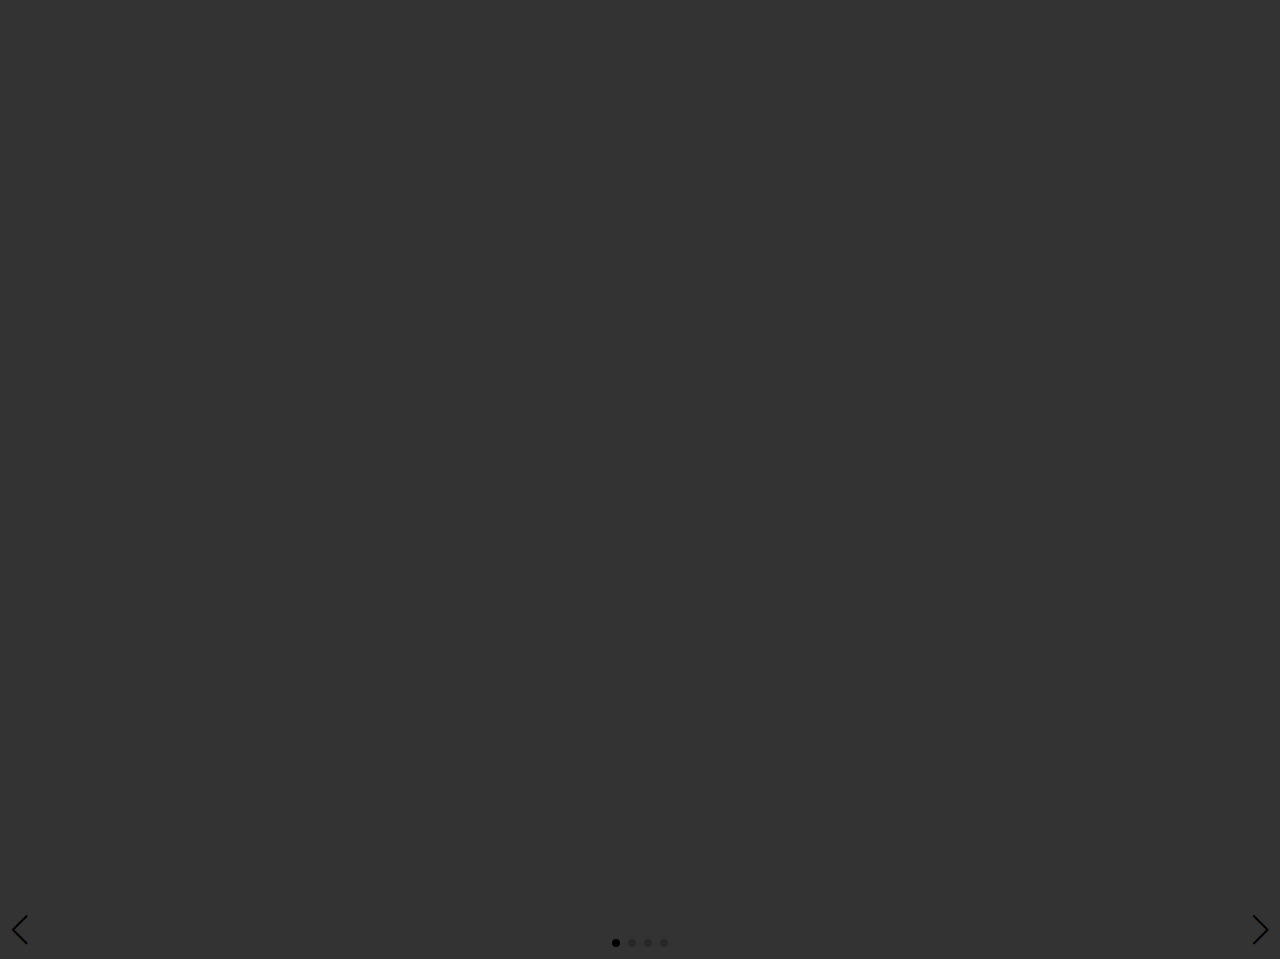
==== commit 7a95ca14: "20230905" ====
--- a/index.html
+++ b/index.html
@@ -1,81 +1,130 @@
 <!DOCTYPE html>
 <html lang="zh-CN">
-
-<head>
-  <meta charset="UTF-8">
-  <meta http-equiv="X-UA-Compatible" content="IE=edge">
-  <meta name="viewport" content="width=device-width, initial-scale=1.0">
-  <title>Document</title>
-  <!-- 导入 -->
-  <link rel="stylesheet" href="https://cdn.staticfile.org/twitter-bootstrap/5.1.1/css/bootstrap.min.css">
-  <link rel="stylesheet" href="https://cdn.jsdelivr.net/npm/bootstrap-icons@1.9.1/font/bootstrap-icons.css">
-  <!-- swiper幻灯片切换 -->
-  <link rel="stylesheet" href="https://cdn.jsdelivr.net/npm/swiper@10/swiper-bundle.min.css">
-  <!-- 引入动画 -->
-  <link rel="stylesheet" href="https://cdnjs.cloudflare.com/ajax/libs/animate.css/4.1.1/animate.min.css">
-  <!-- css -->
-  <link rel="stylesheet" href="/assets/css/normalize.css">
-  <link rel="stylesheet" href="/assets/css/main.css">
-  <link rel="stylesheet" href="/assets/css/navbar.css">
-  <link rel="stylesheet" href="/assets/css/sidebar.css">
-  <link rel="stylesheet" href="/assets/css/responsive.css">
-  <!-- JQuery -->
-  <script src="https://cdn.staticfile.org/jquery/1.10.2/jquery.min.js"></script>
-  <!-- 引入顶栏 -->
-  <script src="/assets/js/load-nav.js"></script>
-  <!-- 幻灯片切换js -->
-  <script src="https://cdn.jsdelivr.net/npm/swiper@10/swiper-bundle.min.js"></script>
-</head>
-
-<body>
-  <div class="page-container">
-    <!-- 顶栏 -->
-    <div id="navbar-container"></div>
-    <!-- 内容 -->
-    <div class="main">
+  <head>
+    <meta charset="UTF-8" />
+    <meta http-equiv="X-UA-Compatible" content="IE=edge" />
+    <meta name="viewport" content="width=device-width, initial-scale=1.0" />
+    <title>Document</title>
+    <!-- 导入 -->
+    <link
+      rel="stylesheet"
+      href="https://cdn.staticfile.org/twitter-bootstrap/5.1.1/css/bootstrap.min.css"
+    />
+    <link
+      rel="stylesheet"
+      href="https://cdn.jsdelivr.net/npm/bootstrap-icons@1.9.1/font/bootstrap-icons.css"
+    />
+    <!-- swiper幻灯片切换 -->
+    <link
+      rel="stylesheet"
+      href="https://cdn.jsdelivr.net/npm/swiper@10/swiper-bundle.min.css"
+    />
+    <!-- 引入动画 -->
+    <link
+      rel="stylesheet"
+      href="https://cdnjs.cloudflare.com/ajax/libs/animate.css/4.1.1/animate.min.css"
+    />
+    <!-- css -->
+    <link rel="stylesheet" href="/assets/css/normalize.css" />
+    <link rel="stylesheet" href="/assets/css/main.css" />
+    <link rel="stylesheet" href="/assets/css/sidebar.css" />
+    <link rel="stylesheet" href="/assets/css/responsive.css" />
+    <!-- JQuery -->
+    <script src="https://cdn.staticfile.org/jquery/1.10.2/jquery.min.js"></script>
+    <!-- 引入模块 -->
+    <script src="/assets/js/load-parts.js"></script>
+    <!-- 幻灯片切换js -->
+    <script src="https://cdn.jsdelivr.net/npm/swiper@10/swiper-bundle.min.js"></script>
+  </head>
+
+  <body>
+    <!-- 加载动画 -->
+    <div id="loading-container" style="z-index: 999; height: 100vh"></div>
+    <div id="main-content" class="container-fluid h-100 p-0">
+      <!-- 顶栏 -->
+      <div id="navbar-container" style="display: none"></div>
+      <!-- 内容 -->
       <!-- Swiper -->
-      <div class="swiper mySwiper">
+      <div class="swiper mySwiper" style="padding-top: 4rem">
         <div class="swiper-wrapper">
           <div class="swiper-slide">
-            <div class="slide-BG"><img src="assets/img/pic/Banner/Mizuki/BG.jpg"></div>
-            <div class="slide1-char animate__animated" data-animation="animate__fadeInRight">
-              <img src="assets/img/pic/Banner/Mizuki/char.png">
-            </div>
-            <div class="slide1-text animate__animated animate_delay_0v3" data-animation="animate__fadeInRight">
-              <img src="assets/img/pic/Banner/Mizuki/text.png">
-            </div>
-            <div class="slide1-dero animate__animated animate_delay_0v3" data-animation="animate__fadeIn">
-              <img src="assets/img/pic/Banner/Mizuki/dero.png">
-            </div>
-          </div>
-          <div class="swiper-slide">
-            <div class="slide-BG"><img src="assets/img/pic/Banner/Dejimeiduo/BG.jpg"></div>
-            <div class="slide2-char animate__animated" data-animation="animate__fadeInLeft">
-              <img src="assets/img/pic/Banner/Dejimeiduo/char.png">
-            </div>
-            <div class="slide2-text animate__animated" data-animation="animate__fadeInLeft">
-              <img src="assets/img/pic/Banner/Dejimeiduo/text.png">
-            </div>
-          </div>
-          <div class="swiper-slide">
-            <div class="slide-BG"><img src="assets/img/pic/Banner/Elizabteh/BG.jpg"></div>
-            <div class="slide3-char animate__animated" data-animation="animate__fadeInRight">
-              <img src="assets/img/pic/Banner/Elizabteh/char.png">
-            </div>
-            <div class="slide3-text animate__animated animate_delay_0v3" data-animation="animate__fadeInRight">
-              <img src="assets/img/pic/Banner/Elizabteh/text.png">
-            </div>
-            <div class="slide3-dero animate__animated animate_delay_0v3" data-animation="animate__fadeIn">
-              <img src="assets/img/pic/Banner/Elizabteh/dero.png">
-            </div>
-          </div>
-          <div class="swiper-slide">
-            <div class="slide-BG"><img src="assets/img/pic/Banner/Man/BG.jpg"></div>
-            <div class="slide4-char animate__animated" data-animation="animate__fadeInLeft">
-              <img src="assets/img/pic/Banner/Man/char.png">
-            </div>
-            <div class="slide4-text animate__animated" data-animation="animate__fadeInLeft">
-              <img src="assets/img/pic/Banner/Man/text.png">
+            <div class="slide-BG">
+              <img src="assets/img/pic/Banner/Mizuki/BG.jpg" />
+            </div>
+            <div
+              class="slide1-char animate__animated"
+              data-animation="animate__fadeInRight"
+            >
+              <img src="assets/img/pic/Banner/Mizuki/char.png" />
+            </div>
+            <div
+              class="slide1-text animate__animated animate_delay_0v3"
+              data-animation="animate__fadeInRight"
+            >
+              <img src="assets/img/pic/Banner/Mizuki/text.png" />
+            </div>
+            <div
+              class="slide1-dero animate__animated animate_delay_0v3"
+              data-animation="animate__fadeIn"
+            >
+              <img src="assets/img/pic/Banner/Mizuki/dero.png" />
+            </div>
+          </div>
+          <div class="swiper-slide">
+            <div class="slide-BG">
+              <img src="assets/img/pic/Banner/Dejimeiduo/BG.jpg" />
+            </div>
+            <div
+              class="slide2-char animate__animated"
+              data-animation="animate__fadeInLeft"
+            >
+              <img src="assets/img/pic/Banner/Dejimeiduo/char.png" />
+            </div>
+            <div
+              class="slide2-text animate__animated"
+              data-animation="animate__fadeInLeft"
+            >
+              <img src="assets/img/pic/Banner/Dejimeiduo/text.png" />
+            </div>
+          </div>
+          <div class="swiper-slide">
+            <div class="slide-BG">
+              <img src="assets/img/pic/Banner/Elizabteh/BG.jpg" />
+            </div>
+            <div
+              class="slide3-char animate__animated"
+              data-animation="animate__fadeInRight"
+            >
+              <img src="assets/img/pic/Banner/Elizabteh/char.png" />
+            </div>
+            <div
+              class="slide3-text animate__animated animate_delay_0v3"
+              data-animation="animate__fadeInRight"
+            >
+              <img src="assets/img/pic/Banner/Elizabteh/text.png" />
+            </div>
+            <div
+              class="slide3-dero animate__animated animate_delay_0v3"
+              data-animation="animate__fadeIn"
+            >
+              <img src="assets/img/pic/Banner/Elizabteh/dero.png" />
+            </div>
+          </div>
+          <div class="swiper-slide">
+            <div class="slide-BG">
+              <img src="assets/img/pic/Banner/Man/BG.jpg" />
+            </div>
+            <div
+              class="slide4-char animate__animated"
+              data-animation="animate__fadeInLeft"
+            >
+              <img src="assets/img/pic/Banner/Man/char.png" />
+            </div>
+            <div
+              class="slide4-text animate__animated"
+              data-animation="animate__fadeInLeft"
+            >
+              <img src="assets/img/pic/Banner/Man/text.png" />
             </div>
           </div>
         </div>
@@ -85,70 +134,91 @@
       </div>
     </div>
 
-  </div>
-
-
-  <!-- js -->
-  <!--  popper.min.js 用于弹窗、提示、下拉菜单 -->
-  <script src="https://cdn.staticfile.org/popper.js/2.9.3/umd/popper.min.js"></script>
-  <!-- 最新的 Bootstrap5 核心 JavaScript 文件 -->
-  <script src="https://cdn.staticfile.org/twitter-bootstrap/5.1.1/js/bootstrap.min.js"></script>
-  <!-- 所有页面的js -->
-  <script src="/assets/js/main.js"></script>
-  <!-- 幻灯片切换js -->
-  <script>
-    var swiper = new Swiper(".mySwiper", {
-      spaceBetween: 0,
-      centeredSlides: true,
-      autoplay: {
-        delay: 5000,
-        disableOnInteraction: false,
-      },
-      pagination: {
-        el: ".swiper-pagination",
-        clickable: true,
-      },
-      navigation: {
-        nextEl: ".swiper-button-next",
-        prevEl: ".swiper-button-prev",
-      },
-      on: {
-        init: function () {
-          // 初始时手动触发动画逻辑
-          updateAnimations.call(this);
-        },
-        slideChange: function () {
-          // 幻灯片切换时触发动画逻辑
-          updateAnimations.call(this);
-        },
-      },
-    });
-
-    function updateAnimations() {
-      // 获取当前活动的幻灯片元素
-      var activeSlide = this.slides[this.activeIndex];
-
-      // 在活动幻灯片中找到所有需要添加动画的元素
-      var animatedElements = activeSlide.querySelectorAll(".animate__animated");
-
-      // 遍历元素并添加对应的动画类
-      animatedElements.forEach(function (element) {
-        var animationType = element.dataset.animation; // 获取元素的自定义动画属性值
-
-        // 移除现有的动画类
-        element.classList.remove("animate__fadeIn");
-        element.classList.remove("animate__fadeInRight");
-        element.classList.remove("animate__fadeInLeft"); // 添加其他动画类的移除逻辑
-
-        void element.offsetWidth; // 强制重新渲染，以便移除类后重新添加类
-
-        // 添加对应的动画类
-        element.classList.add(animationType);
+    <!-- js -->
+    <!--  popper.min.js 用于弹窗、提示、下拉菜单 -->
+    <script src="https://cdn.staticfile.org/popper.js/2.9.3/umd/popper.min.js"></script>
+    <!-- 最新的 Bootstrap5 核心 JavaScript 文件 -->
+    <script src="https://cdn.staticfile.org/twitter-bootstrap/5.1.1/js/bootstrap.min.js"></script>
+    <!-- 所有页面的js -->
+    <script src="/assets/js/main.js"></script>
+    <!-- 幻灯片切换js -->
+    <script>
+      var swiper = new Swiper(".mySwiper", {
+        spaceBetween: 0,
+        slidesPerView: 1,
+        loop: true,
+        centeredSlides: true,
+        autoplay: {
+          delay: 5000,
+          disableOnInteraction: false,
+        },
+        pagination: {
+          el: ".swiper-pagination",
+          clickable: true,
+        },
+        navigation: {
+          nextEl: ".swiper-button-next",
+          prevEl: ".swiper-button-prev",
+        },
+        on: {
+          init: function () {
+            // 初始时手动触发动画逻辑
+            updateAnimations.call(this);
+          },
+          slideChange: function () {
+            // 幻灯片切换时触发动画逻辑
+            updateAnimations.call(this);
+          },
+        },
       });
-    }
-
-  </script>
-
-</body>
-
-</html>+      // 动画重置
+      function updateAnimations() {
+        // 获取当前活动的幻灯片元素
+        var activeSlide = this.slides[this.activeIndex];
+
+        // 在活动幻灯片中找到所有需要添加动画的元素
+        var animatedElements =
+          activeSlide.querySelectorAll(".animate__animated");
+
+        // 遍历元素并添加对应的动画类
+        animatedElements.forEach(function (element) {
+          var animationType = element.dataset.animation; // 获取元素的自定义动画属性值
+
+          // 移除现有的动画类
+          element.classList.remove("animate__fadeIn");
+          element.classList.remove("animate__fadeInRight");
+          element.classList.remove("animate__fadeInLeft"); // 添加其他动画类的移除逻辑
+
+          void element.offsetWidth; // 强制重新渲染，以便移除类后重新添加类
+
+          // 添加对应的动画类
+          element.classList.add(animationType);
+        });
+      }
+    </script>
+    <script>
+      $(document).ready(function () {
+        // 在页面加载时，先隐藏navbar-container和main-content
+        $("#navbar-container, #main-content").hide();
+
+        // 加载loading.html并在加载完成后隐藏加载动画
+        $.get("loading.html", function (data) {
+          $("#loading-container").html(data);
+
+          // 页面加载完成后隐藏加载动画
+          $(window).on("load", function () {
+            $("#loading-container").fadeOut("slow", function () {
+              // 加载完成后显示navbar-container和main-content
+              $("#navbar-container, #main-content").show();
+            });
+          });
+        });
+
+        // 加载navbar.html内容
+        $.get("navbar.html", function (data) {
+          $("#navbar-container").html(data);
+        });
+      });
+    </script>
+  </body>
+</html>
--- a/assets/css/main.css
+++ b/assets/css/main.css
@@ -1,14 +1,39 @@
-@font-face {
-  font-family: "标小智无界黑";
-  src: url(/assets/fonts/标小智无界黑.ttf);
+@keyframes fadeInLeft {
+  0% {
+    opacity: 0;
+    transform: translateX(-100%);
+  }
+  50% {
+    opacity: 0.5;
+    transform: translateX(20px);
+  }
+  100% {
+    opacity: 1;
+    transform: translateX(0);
+  }
 }
-.main {
-  flex: 1 0 auto;
-  display: flex;
-  flex-direction: column;
-  justify-content: center;
-  margin: 4rem 0 0 0;
-  text-align: center;
+/* 在原有fadeInLeft动画的基础上，增加自定义样式 */
+.animate__fadeInLeft {
+  animation: fadeInLeft 1.5s cubic-bezier(0.42, 0, 0.58, 1);
+}
+/* 自定义fadeInRight动画，覆盖原有效果 */
+@keyframes fadeInRight {
+  0% {
+    opacity: 0;
+    transform: translateX(100%);
+  }
+  50% {
+    opacity: 0.5;
+    transform: translateX(-20px);
+  }
+  100% {
+    opacity: 1;
+    transform: translateX(0);
+  }
+}
+/* 在原有fadeInRight动画的基础上，增加自定义样式 */
+.animate__fadeInRight {
+  animation: fadeInRight 1.5s cubic-bezier(0.42, 0, 0.58, 1);
 }
 .swiper {
   width: 100%;
@@ -57,7 +82,7 @@
   object-fit: cover;
 }
 .swiper {
-  --swiper-theme-color: #6a50ff;
+  --swiper-theme-color: black;
   /* 设置Swiper风格 */
   --swiper-navigation-size: 30px;
   /* 设置按钮大小 */
@@ -87,7 +112,13 @@
   }
 }
 .animate_delay_0v3 {
+  opacity: 0;
   animation-delay: 0.3s;
+  animation-fill-mode: forwards;
+  /* 这将保持动画结束后的状态 */
+}
+.animate__animated.animate_delay_0v3 {
+  visibility: visible;
 }
 .slide1-char {
   position: absolute;
